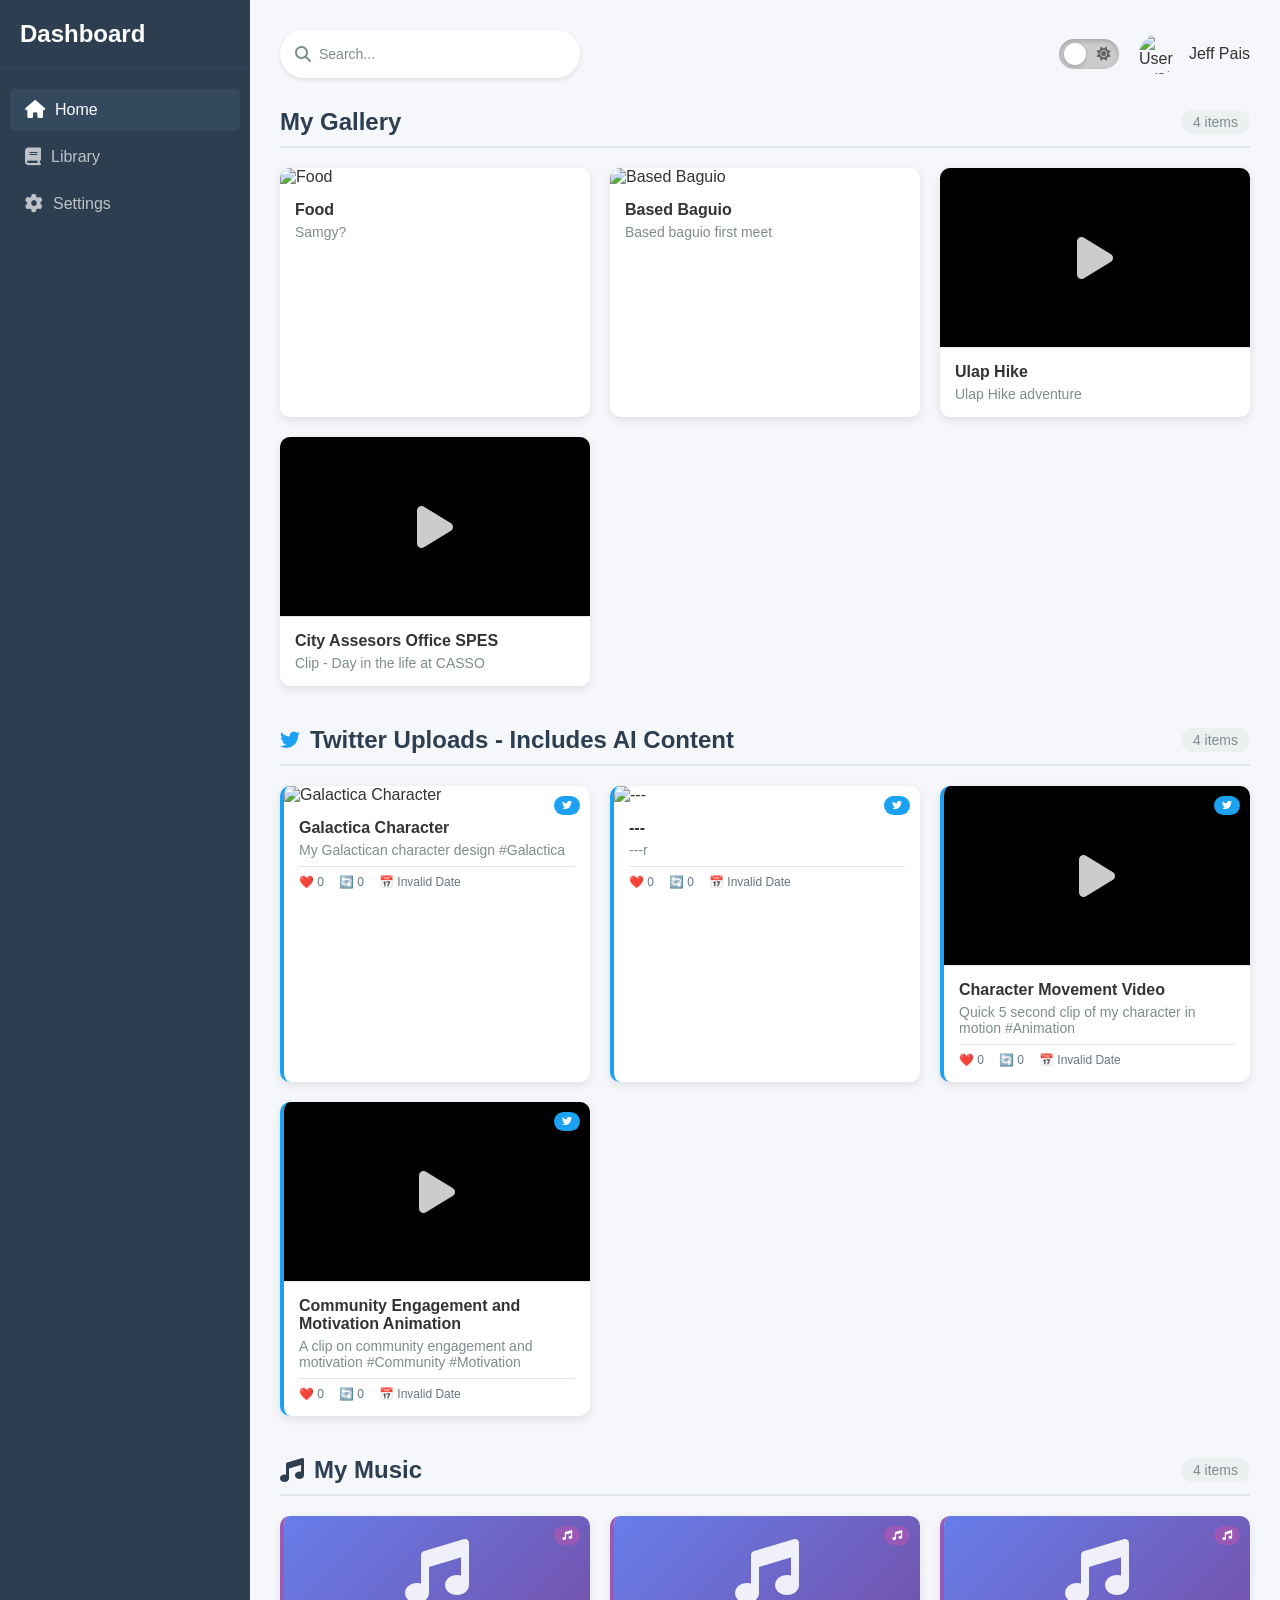
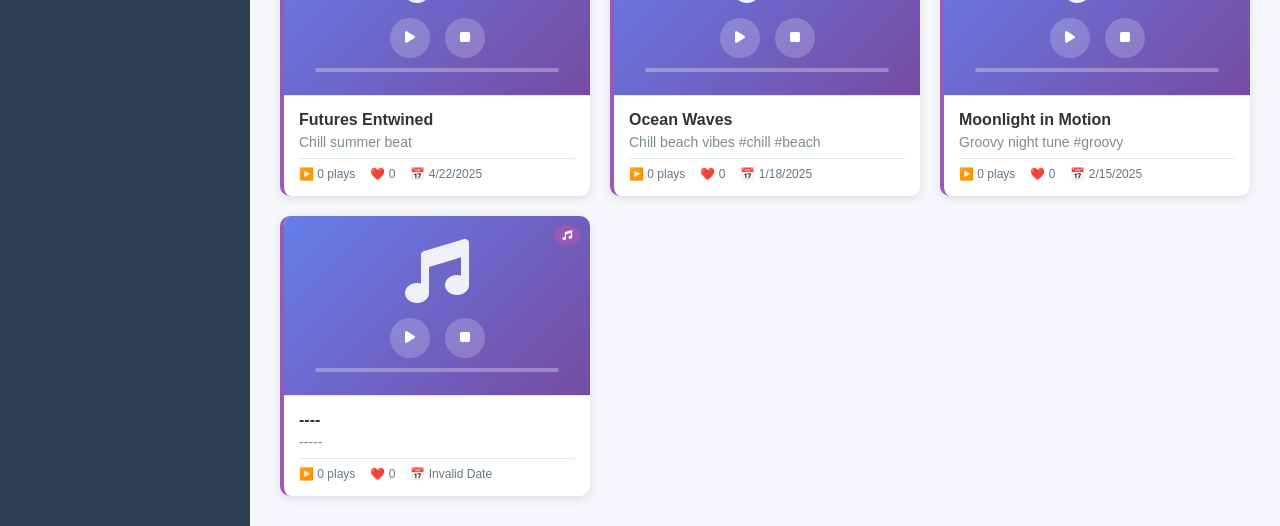
==== index.html @ 15521ded "Add files via upload" ====
<!DOCTYPE html>
<html lang="en">
<head>
    <meta charset="UTF-8">
    <meta name="viewport" content="width=device-width, initial-scale=1.0">
    <title>Gallery Dashboard</title>
    <link rel="stylesheet" href="styles.css">
    <link rel="stylesheet" href="https://cdnjs.cloudflare.com/ajax/libs/font-awesome/6.4.0/css/all.min.css">
</head>
<body>
    <!-- Sidebar -->
    <div class="sidebar">
        <div class="logo">
            <h1>Dashboard</h1>
        </div>
        <ul class="nav-links">
            <li><a href="#" class="active"><i class="fas fa-home"></i> Home</a></li>
            <li><a href="#"><i class="fas fa-book"></i> Library</a></li>
            <li><a href="#"><i class="fas fa-cog"></i> Settings</a></li>
        </ul>
    </div>

    <!-- Main Content -->
    <div class="main-content">
        <div class="header">
            <div class="search-bar">
                <i class="fas fa-search"></i>
                <input type="text" placeholder="Search...">
            </div>
            <div class="header-controls">
                <div class="dark-mode-toggle">
                    <input type="checkbox" id="dark-mode-switch" class="toggle-checkbox">
                    <label for="dark-mode-switch" class="toggle-label">
                        <i class="fas fa-moon"></i>
                        <i class="fas fa-sun"></i>
                        <span class="toggle-ball"></span>
                    </label>
                </div>
                <div class="user-info">
                    <img src="./stuff/icon/VanillaPea.png" alt="User Avatar">
                    <span>Jeff Pais</span>
                </div>
            </div>
        </div>

        <div class="gallery-sections">
            <!-- My Gallery Section -->
            <section class="gallery-section" id="my-gallery">
                <div class="section-header">
                    <h2>My Gallery</h2>
                    <span class="section-count">6 items</span>
                </div>
                <div class="gallery-grid">
                    <!-- Gallery items will be generated by JavaScript -->
                </div>
            </section>

            <!-- Twitter Uploads Section -->
            <section class="gallery-section" id="twitter-uploads">
                <div class="section-header">
                    <h2>
                        <i class="fab fa-twitter"></i>
                        Twitter Uploads - Includes AI Content
                    </h2>
                    <span class="section-count">4 items</span>
                </div>
                <div class="gallery-grid twitter-grid">
                    <!-- Twitter uploads will be generated by JavaScript -->
                </div>
            </section>

            <section class="gallery-section" id="music-uploads">
                <div class="section-header">
                    <h2>
                        <i class="fas fa-music"></i>
                        My Music
                    </h2>
                    <span class="section-count">0 items</span>
                </div>
                <div class="gallery-grid music-grid">
                    <!-- Music items will be generated by JavaScript -->
                </div>
            </section>
        </div>
    </div>

    <script src="gallery.js"></script>
    <script src="app.js"></script>
</body>
</html>
---- styles.css ----
* {
  margin: 0;
  padding: 0;
  box-sizing: border-box;
  font-family: 'Segoe UI', Tahoma, Geneva, Verdana, sans-serif;
}

body {
  display: flex;
  min-height: 100vh;
  background-color: #f5f7fa;
  color: #333;
  transition: all 0.3s ease;
}

/* Dark Mode Styles */
body.dark-mode {
  background-color: #1a1a1a;
  color: #e0e0e0;
}

/* Sidebar Styles */
.sidebar {
  width: 250px;
  background-color: #2c3e50;
  color: white;
  padding: 20px 0;
  display: flex;
  flex-direction: column;
  transition: all 0.3s ease;
}

body.dark-mode .sidebar {
  background-color: #1e2a38;
}

.logo {
  padding: 0 20px 20px;
  border-bottom: 1px solid #34495e;
  margin-bottom: 20px;
}

.logo h1 {
  font-size: 24px;
  font-weight: 600;
}

.nav-links {
  list-style: none;
  padding: 0 10px;
}

.nav-links li {
  margin-bottom: 5px;
}

.nav-links a {
  display: flex;
  align-items: center;
  padding: 12px 15px;
  color: #bdc3c7;
  text-decoration: none;
  border-radius: 5px;
  transition: all 0.3s;
}

.nav-links a:hover, .nav-links a.active {
  background-color: #34495e;
  color: white;
}

body.dark-mode .nav-links a:hover,
body.dark-mode .nav-links a.active {
  background-color: #2c3e50;
}

.nav-links i {
  margin-right: 10px;
  font-size: 18px;
}

/* Main Content Styles */
.main-content {
  flex: 1;
  padding: 30px;
  overflow-y: auto;
  transition: all 0.3s ease;
}

body.dark-mode .main-content {
  background-color: #1a1a1a;
}

.header {
  display: flex;
  justify-content: space-between;
  align-items: center;
  margin-bottom: 30px;
}

.search-bar {
  display: flex;
  align-items: center;
  background-color: white;
  border-radius: 25px;
  padding: 8px 15px;
  box-shadow: 0 2px 5px rgba(0,0,0,0.1);
  width: 300px;
  transition: all 0.3s ease;
}

body.dark-mode .search-bar {
  background-color: #2d2d2d;
  box-shadow: 0 2px 5px rgba(0,0,0,0.3);
}

.search-bar input {
  border: none;
  outline: none;
  padding: 8px;
  width: 100%;
  font-size: 14px;
  background: transparent;
  color: inherit;
}

body.dark-mode .search-bar input {
  color: #e0e0e0;
}

.search-bar input::placeholder {
  color: #7f8c8d;
}

body.dark-mode .search-bar input::placeholder {
  color: #888;
}

.search-bar i {
  color: #7f8c8d;
}

body.dark-mode .search-bar i {
  color: #888;
}

.header-controls {
  display: flex;
  align-items: center;
  gap: 20px;
}

.user-info {
  display: flex;
  align-items: center;
}

.user-info img {
  width: 40px;
  height: 40px;
  border-radius: 50%;
  margin-right: 10px;
}

/* Dark Mode Toggle Styles */
.dark-mode-toggle {
  display: flex;
  align-items: center;
}

.toggle-checkbox {
  display: none;
}

.toggle-label {
  position: relative;
  display: flex;
  align-items: center;
  width: 60px;
  height: 30px;
  background: #ccc;
  border-radius: 50px;
  padding: 5px;
  cursor: pointer;
  transition: all 0.3s ease;
  box-shadow: inset 0 2px 5px rgba(0,0,0,0.2);
}

body.dark-mode .toggle-label {
  background: #4a5568;
}

.toggle-label i {
  position: absolute;
  font-size: 14px;
  color: #666;
  transition: all 0.3s ease;
}

.toggle-label .fa-moon {
  left: 8px;
}

.toggle-label .fa-sun {
  right: 8px;
}

body.dark-mode .toggle-label .fa-moon {
  color: #e2e8f0;
}

body.dark-mode .toggle-label .fa-sun {
  color: #666;
}

.toggle-ball {
  position: absolute;
  width: 22px;
  height: 22px;
  background: white;
  border-radius: 50%;
  transition: all 0.3s ease;
  transform: translateX(0);
  box-shadow: 0 2px 4px rgba(0,0,0,0.2);
}

.toggle-checkbox:checked + .toggle-label .toggle-ball {
  transform: translateX(30px);
  background: #f7fafc;
}

/* Gallery Sections */
.gallery-sections {
  display: flex;
  flex-direction: column;
  gap: 40px;
}

.gallery-section {
  margin-bottom: 0;
}

.section-header {
  display: flex;
  justify-content: space-between;
  align-items: center;
  margin-bottom: 20px;
  padding-bottom: 10px;
  border-bottom: 2px solid #e1e8ed;
  transition: all 0.3s ease;
}

body.dark-mode .section-header {
  border-bottom-color: #2d3748;
}

.section-header h2 {
  color: #2c3e50;
  font-size: 24px;
  font-weight: 600;
  display: flex;
  align-items: center;
  gap: 10px;
  transition: color 0.3s ease;
}

body.dark-mode .section-header h2 {
  color: #e2e8f0;
}

.section-header h2 .fab.fa-twitter {
  color: #1da1f2;
  font-size: 20px;
}

.section-count {
  color: #7f8c8d;
  font-size: 14px;
  font-weight: 500;
  background: #ecf0f1;
  padding: 4px 12px;
  border-radius: 20px;
  transition: all 0.3s ease;
}

body.dark-mode .section-count {
  color: #a0aec0;
  background: #2d3748;
}

/* Twitter Section Specific Styles */
#twitter-uploads .gallery-item {
  border-left: 4px solid #1da1f2;
}

#twitter-uploads .gallery-item:hover {
  border-left-color: #1a91da;
}

.twitter-badge {
  position: absolute;
  top: 10px;
  right: 10px;
  background: #1da1f2;
  color: white;
  padding: 4px 8px;
  border-radius: 12px;
  font-size: 10px;
  font-weight: bold;
}

/* Gallery Grid */
.gallery-grid {
  display: grid;
  grid-template-columns: repeat(auto-fill, minmax(250px, 1fr));
  gap: 20px;
}

.gallery-item {
  background-color: white;
  border-radius: 10px;
  overflow: hidden;
  box-shadow: 0 3px 10px rgba(0,0,0,0.1);
  transition: all 0.3s;
  cursor: pointer;
  position: relative;
}

body.dark-mode .gallery-item {
  background-color: #2d2d2d;
  box-shadow: 0 3px 10px rgba(0,0,0,0.3);
}

.gallery-item:hover {
  transform: translateY(-5px);
  box-shadow: 0 5px 15px rgba(0,0,0,0.15);
}

body.dark-mode .gallery-item:hover {
  box-shadow: 0 5px 15px rgba(0,0,0,0.5);
}

.gallery-img {
  width: 100%;
  height: 180px;
  object-fit: cover;
}

.gallery-info {
  padding: 15px;
}

.gallery-info h3 {
  font-size: 16px;
  margin-bottom: 5px;
  transition: color 0.3s ease;
}

body.dark-mode .gallery-info h3 {
  color: #e2e8f0;
}

.gallery-info p {
  font-size: 14px;
  color: #7f8c8d;
  transition: color 0.3s ease;
}

body.dark-mode .gallery-info p {
  color: #a0aec0;
}

/* Modal Styles */
.modal {
  display: none;
  position: fixed;
  top: 0;
  left: 0;
  width: 100%;
  height: 100%;
  background-color: rgba(0, 0, 0, 0.8);
  z-index: 1000;
  justify-content: center;
  align-items: center;
}

.modal-content {
  max-width: 90%;
  max-height: 90%;
  border-radius: 10px;
  overflow: hidden;
  box-shadow: 0 5px 25px rgba(0,0,0,0.5);
}

.modal-close {
  position: absolute;
  top: 20px;
  right: 30px;
  color: white;
  font-size: 40px;
  font-weight: bold;
  cursor: pointer;
  transition: color 0.3s;
}

.modal-close:hover {
  color: #e74c3c;
}

/* Responsive Design */
@media (max-width: 768px) {
  body {
      flex-direction: column;
  }
  
  .sidebar {
      width: 100%;
      padding: 10px;
  }
  
  .nav-links {
      display: flex;
      overflow-x: auto;
  }
  
  .nav-links li {
      margin-right: 10px;
      margin-bottom: 0;
  }
  
  .main-content {
      padding: 20px;
  }
  
  .gallery-grid {
      grid-template-columns: repeat(auto-fill, minmax(200px, 1fr));
  }
  
  .header {
      flex-direction: column;
      gap: 15px;
      align-items: flex-start;
  }
  
  .header-controls {
      width: 100%;
      justify-content: space-between;
  }
  
  .search-bar {
      width: 100%;
  }
  
  .section-header {
      flex-direction: column;
      align-items: flex-start;
      gap: 10px;
  }
}

@media (max-width: 480px) {
  .gallery-grid {
      grid-template-columns: 1fr;
  }
  
  .search-bar {
      width: 100%;
  }
  
  .header-controls {
      flex-direction: column;
      gap: 10px;
      align-items: flex-start;
  }
  
  .dark-mode-toggle {
      align-self: flex-end;
  }
  
  .gallery-sections {
      gap: 30px;
  }
}

/* Twitter Stats Styles */
.twitter-stats {
  display: flex;
  gap: 15px;
  margin-top: 8px;
  padding-top: 8px;
  border-top: 1px solid #e1e8ed;
  font-size: 12px;
  color: #657786;
}

body.dark-mode .twitter-stats {
  border-top-color: #2d3748;
  color: #a0aec0;
}

.twitter-stats span {
  display: flex;
  align-items: center;
  gap: 4px;
}

/* Twitter Section Specific Enhancements */
#twitter-uploads .gallery-item {
  border-left: 4px solid #1da1f2;
  position: relative;
}

#twitter-uploads .gallery-item:hover {
  border-left-color: #1a91da;
  transform: translateY(-3px);
}

.twitter-badge {
  position: absolute;
  top: 10px;
  right: 10px;
  background: #1da1f2;
  color: white;
  padding: 4px 8px;
  border-radius: 12px;
  font-size: 10px;
  font-weight: bold;
  z-index: 2;
}

.twitter-badge .fab {
  font-size: 10px;
}

/* Video Styles */
.video-container {
  position: relative;
  width: 100%;
  height: 180px;
  background: #000;
  overflow: hidden;
  border-bottom: 1px solid #e1e8ed;
}

body.dark-mode .video-container {
  border-bottom-color: #2d3748;
}

.gallery-video {
  width: 100%;
  height: 100%;
  object-fit: cover;
  transition: opacity 0.3s ease;
}

.video-overlay {
  position: absolute;
  top: 0;
  left: 0;
  width: 100%;
  height: 100%;
  background: rgba(0, 0, 0, 0.3);
  display: flex;
  align-items: center;
  justify-content: center;
  opacity: 1;
  transition: all 0.3s ease;
}

.video-overlay i {
  color: white;
  font-size: 48px;
  opacity: 0.8;
  transition: opacity 0.3s ease;
}

.gallery-item:hover .video-overlay {
  background: rgba(0, 0, 0, 0.5);
}

.gallery-item:hover .video-overlay i {
  opacity: 1;
  transform: scale(1.1);
}

/* Empty Video Placeholder */
.empty-video {
  width: 100%;
  height: 180px;
  background: linear-gradient(135deg, #667eea 0%, #764ba2 100%);
  display: flex;
  flex-direction: column;
  align-items: center;
  justify-content: center;
  color: white;
  border-bottom: 1px solid #e1e8ed;
}

body.dark-mode .empty-video {
  background: linear-gradient(135deg, #4a5568 0%, #2d3748 100%);
  color: #e2e8f0;
  border-bottom-color: #2d3748;
}

.empty-video i {
  font-size: 48px;
  margin-bottom: 10px;
  opacity: 0.8;
}

.empty-video span {
  font-size: 14px;
  font-weight: 500;
}

/* Media Type Badge */
.media-badge {
  position: absolute;
  top: 10px;
  left: 10px;
  background: rgba(0, 0, 0, 0.7);
  color: white;
  padding: 4px 8px;
  border-radius: 4px;
  font-size: 10px;
  font-weight: bold;
  z-index: 2;
}

/* Modal Video Styles */
.modal-video {
  max-width: 90vw;
  max-height: 90vh;
  border-radius: 10px;
  background: #000;
}

.modal-image {
  max-width: 90vw;
  max-height: 90vh;
  border-radius: 10px;
}

/* Empty Image Placeholder (updated) */
.empty-image {
  width: 100%;
  height: 180px;
  background: linear-gradient(135deg, #f5f7fa 0%, #c3cfe2 100%);
  display: flex;
  flex-direction: column;
  align-items: center;
  justify-content: center;
  color: #7f8c8d;
  border-bottom: 1px solid #e1e8ed;
}

body.dark-mode .empty-image {
  background: linear-gradient(135deg, #2d3748 0%, #4a5568 100%);
  color: #a0aec0;
  border-bottom-color: #2d3748;
}

.empty-image i {
  font-size: 48px;
  margin-bottom: 10px;
  opacity: 0.7;
}

.empty-image span {
  font-size: 14px;
  font-weight: 500;
}

/* Gallery item without media */
.gallery-item:not(:has(.gallery-img[src])):not(:has(.gallery-video[src])) {
  cursor: default;
}

.gallery-item:not(:has(.gallery-img[src])):not(:has(.gallery-video[src])):hover {
  transform: none;
  box-shadow: 0 3px 10px rgba(0,0,0,0.1);
}

body.dark-mode .gallery-item:not(:has(.gallery-img[src])):not(:has(.gallery-video[src])):hover {
  box-shadow: 0 3px 10px rgba(0,0,0,0.3);
}

/* Twitter Stats Styles */
.twitter-stats {
  display: flex;
  gap: 15px;
  margin-top: 8px;
  padding-top: 8px;
  border-top: 1px solid #e1e8ed;
  font-size: 12px;
  color: #657786;
}

body.dark-mode .twitter-stats {
  border-top-color: #2d3748;
  color: #a0aec0;
}

.twitter-stats span {
  display: flex;
  align-items: center;
  gap: 4px;
}

/* Twitter Section Specific Enhancements */
#twitter-uploads .gallery-item {
  border-left: 4px solid #1da1f2;
  position: relative;
}

#twitter-uploads .gallery-item:hover {
  border-left-color: #1a91da;
  transform: translateY(-3px);
}

.twitter-badge {
  position: absolute;
  top: 10px;
  right: 10px;
  background: #1da1f2;
  color: white;
  padding: 4px 8px;
  border-radius: 12px;
  font-size: 10px;
  font-weight: bold;
  z-index: 2;
}

.twitter-badge .fab {
  font-size: 10px;
}

/* Music Section Styles */
#music-uploads .gallery-item {
  border-left: 4px solid #9b59b6;
  position: relative;
}

#music-uploads .gallery-item:hover {
  border-left-color: #8e44ad;
  transform: translateY(-3px);
}

.music-badge {
  position: absolute;
  top: 10px;
  right: 10px;
  background: #9b59b6;
  color: white;
  padding: 4px 8px;
  border-radius: 12px;
  font-size: 10px;
  font-weight: bold;
  z-index: 2;
}

/* Audio Player Styles */
.audio-container {
  width: 100%;
  height: 180px;
  background: linear-gradient(135deg, #667eea 0%, #764ba2 100%);
  display: flex;
  flex-direction: column;
  align-items: center;
  justify-content: center;
  color: white;
  border-bottom: 1px solid #e1e8ed;
  position: relative;
}

body.dark-mode .audio-container {
  background: linear-gradient(135deg, #4a5568 0%, #2d3748 100%);
  border-bottom-color: #2d3748;
}

.audio-icon {
  font-size: 64px;
  margin-bottom: 15px;
  opacity: 0.9;
}

.audio-controls {
  display: flex;
  gap: 15px;
  align-items: center;
}

.audio-controls button {
  background: rgba(255, 255, 255, 0.2);
  border: none;
  border-radius: 50%;
  width: 40px;
  height: 40px;
  color: white;
  cursor: pointer;
  display: flex;
  align-items: center;
  justify-content: center;
  transition: all 0.3s ease;
}

.audio-controls button:hover {
  background: rgba(255, 255, 255, 0.3);
  transform: scale(1.1);
}

.audio-controls button:disabled {
  opacity: 0.5;
  cursor: not-allowed;
  transform: none;
}

.audio-progress {
  width: 80%;
  height: 4px;
  background: rgba(255, 255, 255, 0.3);
  border-radius: 2px;
  margin-top: 10px;
  overflow: hidden;
}

.audio-progress-bar {
  height: 100%;
  background: white;
  width: 0%;
  transition: width 0.1s ease;
}

/* Empty Audio Placeholder */
.empty-audio {
  width: 100%;
  height: 180px;
  background: linear-gradient(135deg, #f5f7fa 0%, #c3cfe2 100%);
  display: flex;
  flex-direction: column;
  align-items: center;
  justify-content: center;
  color: #7f8c8d;
  border-bottom: 1px solid #e1e8ed;
}

body.dark-mode .empty-audio {
  background: linear-gradient(135deg, #2d3748 0%, #4a5568 100%);
  color: #a0aec0;
  border-bottom-color: #2d3748;
}

.empty-audio i {
  font-size: 48px;
  margin-bottom: 10px;
  opacity: 0.7;
}

.empty-audio span {
  font-size: 14px;
  font-weight: 500;
}

/* Music Stats */
.music-stats {
  display: flex;
  gap: 15px;
  margin-top: 8px;
  padding-top: 8px;
  border-top: 1px solid #e1e8ed;
  font-size: 12px;
  color: #657786;
}

body.dark-mode .music-stats {
  border-top-color: #2d3748;
  color: #a0aec0;
}

.music-stats span {
  display: flex;
  align-items: center;
  gap: 4px;
}

/* Current Playing Indicator */
.current-playing {
  box-shadow: 0 0 0 2px #9b59b6;
}

.current-playing .audio-container {
  background: linear-gradient(135deg, #9b59b6 0%, #8e44ad 100%);
}
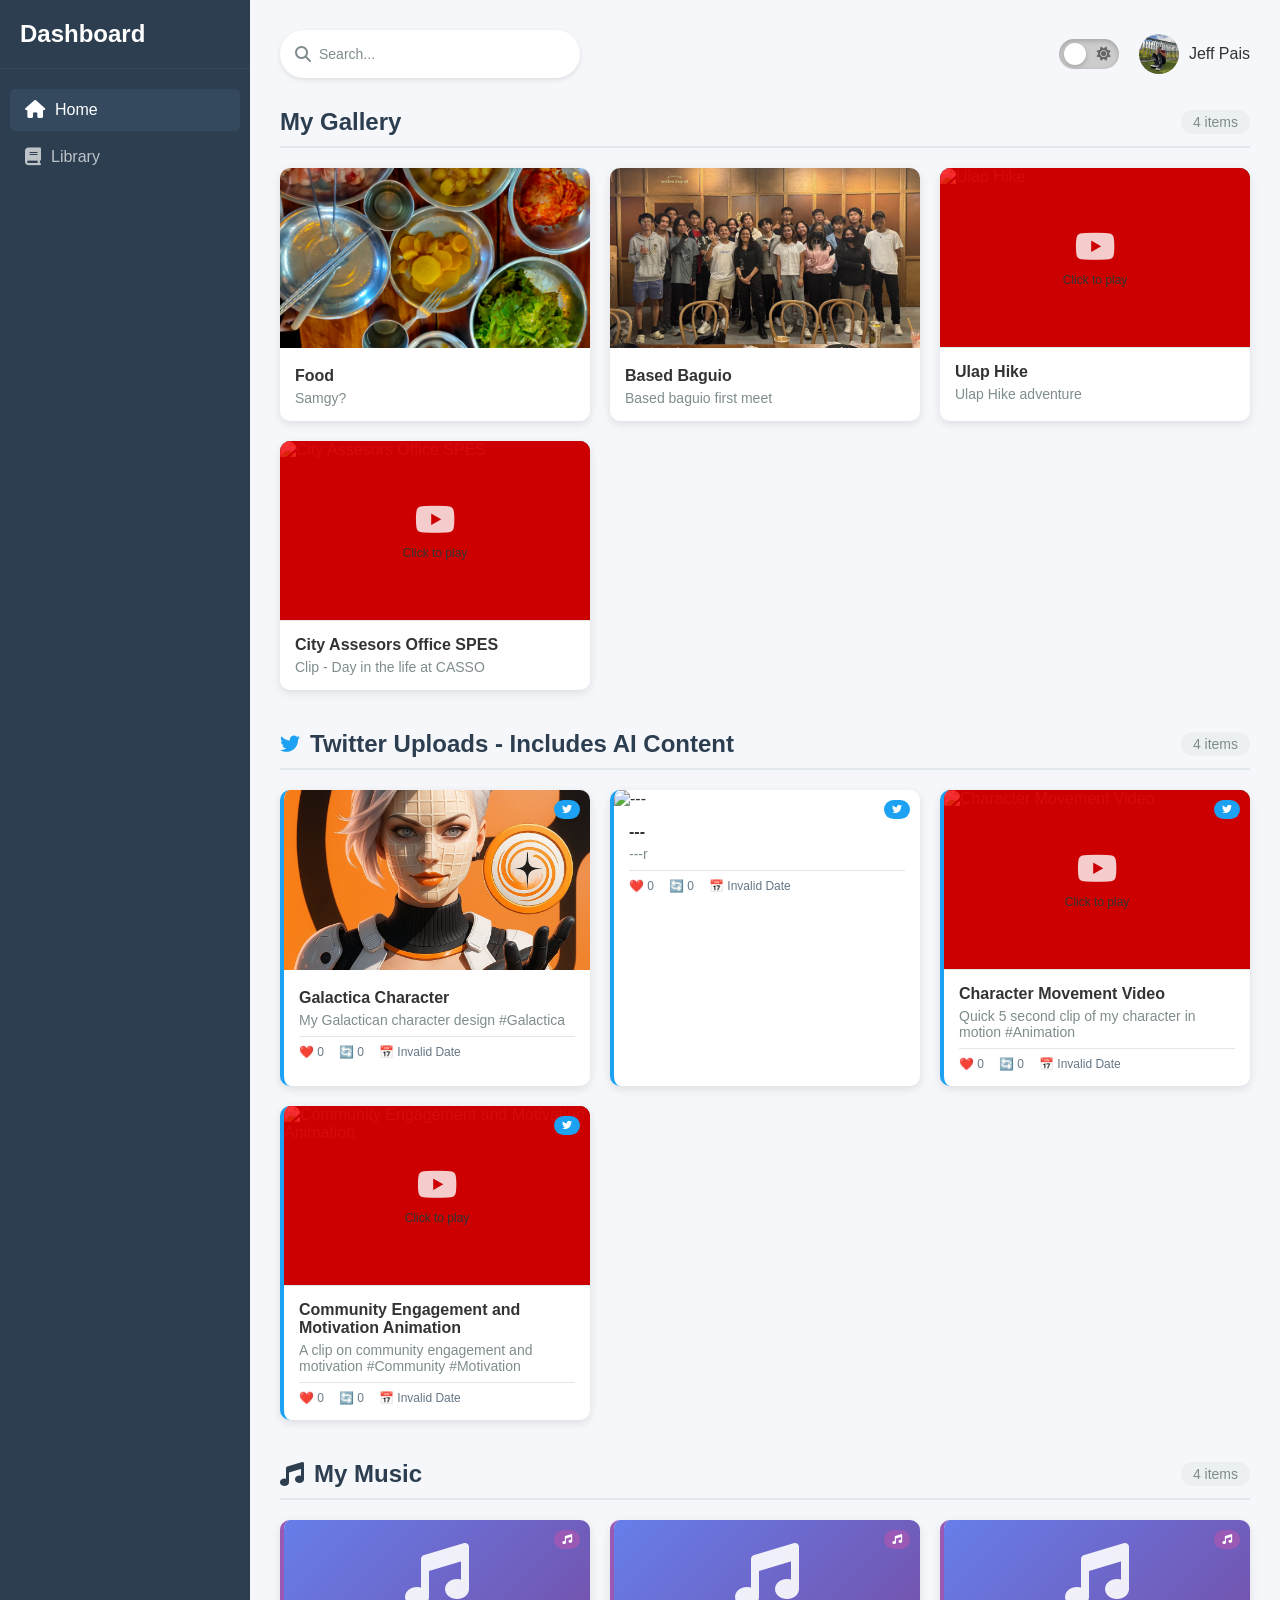
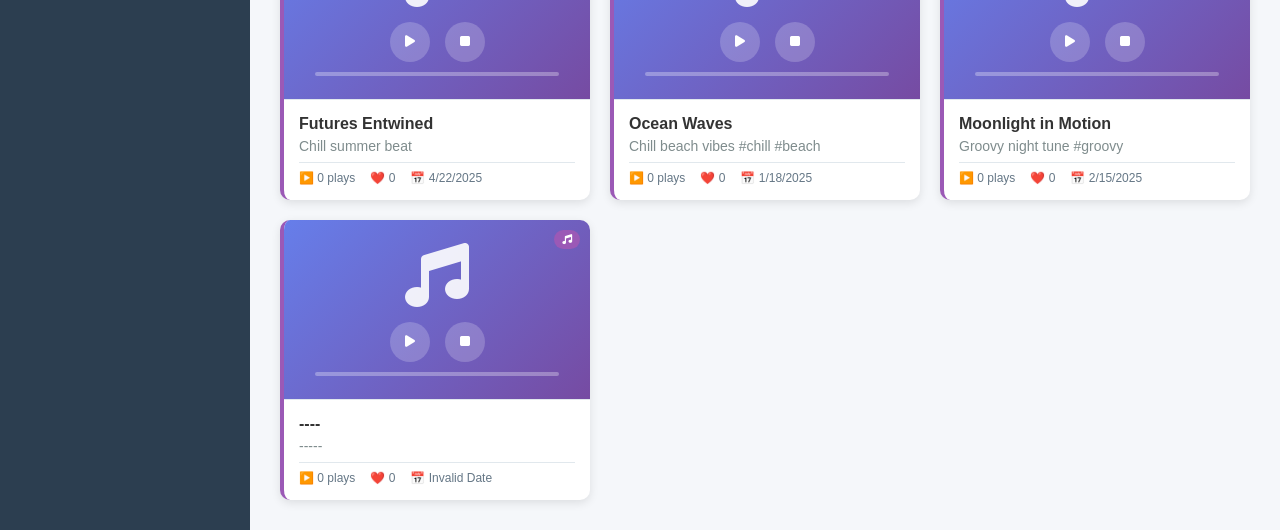
==== commit 03602b81: "Fix HTML structure and update Library link" ====
--- a/index.html
+++ b/index.html
@@ -15,8 +15,8 @@
         </div>
         <ul class="nav-links">
             <li><a href="#" class="active"><i class="fas fa-home"></i> Home</a></li>
-            <li><a href="#"><i class="fas fa-book"></i> Library</a></li>
-            <li><a href="#"><i class="fas fa-cog"></i> Settings</a></li>
+            <li><a href="library.html"><i class="fas fa-book"></i> Library</a></li>
+           
         </ul>
     </div>
 
@@ -87,4 +87,5 @@
     <script src="gallery.js"></script>
     <script src="app.js"></script>
 </body>
-</html>+
+</html>
--- a/styles.css
+++ b/styles.css
@@ -890,4 +890,95 @@
 
 .current-playing .audio-container {
   background: linear-gradient(135deg, #9b59b6 0%, #8e44ad 100%);
-}+
+}
+
+/* YouTube Video Styles */
+.youtube-video {
+    cursor: pointer;
+    position: relative;
+}
+
+.youtube-thumbnail {
+    width: 100%;
+    height: 100%;
+    object-fit: cover;
+}
+
+.youtube-overlay {
+    background: rgba(255, 0, 0, 0.8);
+    flex-direction: column;
+    gap: 8px;
+}
+
+.youtube-overlay i {
+    font-size: 36px;
+}
+
+.youtube-overlay span {
+    font-size: 12px;
+    font-weight: 500;
+}
+
+/* YouTube Modal */
+.modal-youtube {
+    width: 80vw;
+    height: 80vh;
+    max-width: 1200px;
+    max-height: 675px;
+    border-radius: 10px;
+    border: none;
+}
+
+/* YouTube badge for video items */
+.youtube-badge {
+    position: absolute;
+    top: 10px;
+    left: 10px;
+    background: #ff0000;
+    color: white;
+    padding: 4px 8px;
+    border-radius: 4px;
+    font-size: 10px;
+    font-weight: bold;
+    z-index: 2;
+}
+/* YouTube Modal Styles */
+.youtube-modal-container {
+    width: 80vw;
+    height: 80vh;
+    max-width: 1200px;
+    max-height: 675px;
+    border-radius: 10px;
+    overflow: hidden;
+    box-shadow: 0 10px 30px rgba(0,0,0,0.5);
+}
+
+.modal-youtube {
+    width: 100%;
+    height: 100%;
+    border: none;
+    border-radius: 10px;
+}
+
+/* YouTube thumbnail styling */
+.youtube-thumbnail {
+    width: 100%;
+    height: 100%;
+    object-fit: cover;
+}
+
+.youtube-overlay {
+    background: rgba(255, 0, 0, 0.8);
+    flex-direction: column;
+    gap: 8px;
+}
+
+.youtube-overlay i {
+    font-size: 36px;
+}
+
+.youtube-overlay span {
+    font-size: 12px;
+    font-weight: 500;
+}
